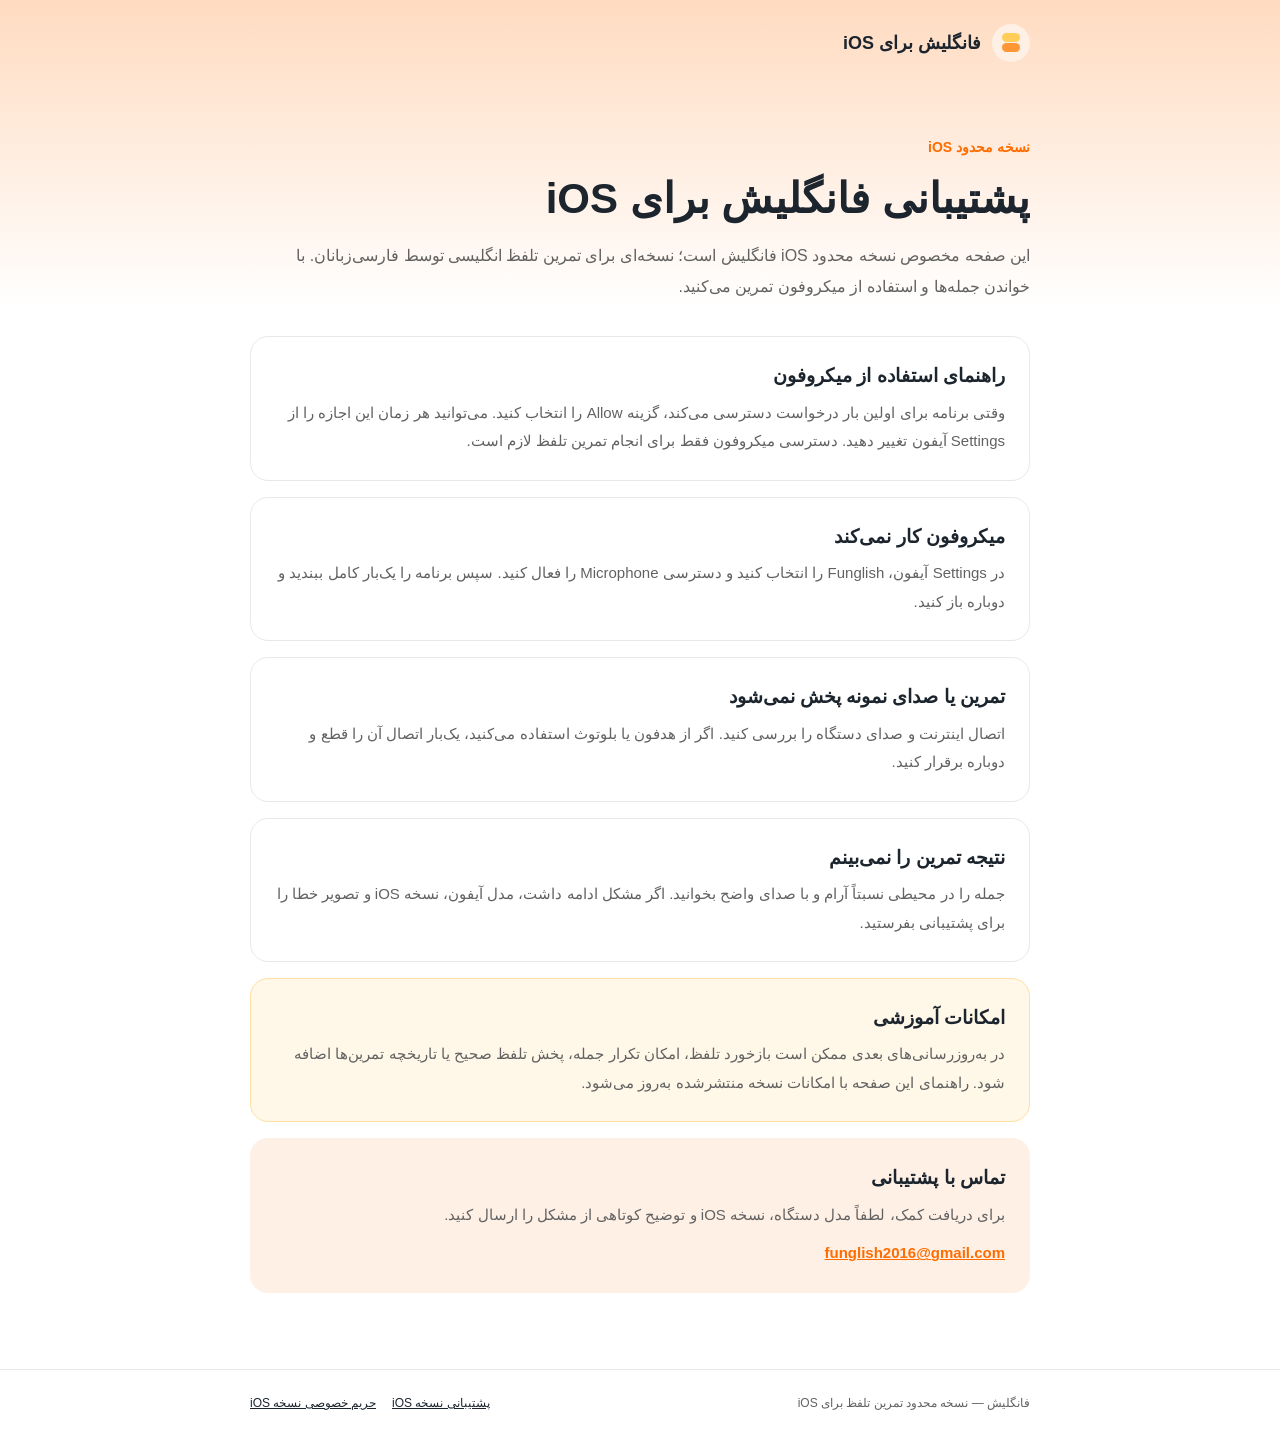
==== support/index.html @ df3c981d "Add iOS support and privacy pages" ====
<!doctype html>
<html lang="fa" dir="rtl">
  <head>
    <meta charset="UTF-8" />
    <meta name="viewport" content="width=device-width, initial-scale=1" />
    <meta name="description" content="راهنما و پشتیبانی نسخه محدود تمرین تلفظ انگلیسی فانگلیش برای iOS." />
    <title>پشتیبانی فانگلیش برای iOS</title>
    <link rel="stylesheet" href="../assets/styles.css" />
  </head>
  <body>
    <div class="page">
      <header class="header">
        <div class="container">
          <a class="brand" href="./" aria-label="پشتیبانی فانگلیش برای iOS">
            <span class="brand-mark" aria-hidden="true"></span>
            <span>فانگلیش برای iOS</span>
          </a>
        </div>
      </header>

      <main>
        <div class="container">
          <span class="eyebrow">نسخه محدود iOS</span>
          <h1>پشتیبانی فانگلیش برای iOS</h1>
          <p class="lead">این صفحه مخصوص نسخه محدود iOS فانگلیش است؛ نسخه‌ای برای تمرین تلفظ انگلیسی توسط فارسی‌زبانان. با خواندن جمله‌ها و استفاده از میکروفون تمرین می‌کنید.</p>

          <section class="stack" aria-label="راهنما و پشتیبانی">
            <article class="card">
              <h2>راهنمای استفاده از میکروفون</h2>
              <p>وقتی برنامه برای اولین بار درخواست دسترسی می‌کند، گزینه Allow را انتخاب کنید. می‌توانید هر زمان این اجازه را از Settings آیفون تغییر دهید. دسترسی میکروفون فقط برای انجام تمرین تلفظ لازم است.</p>
            </article>

            <article class="card">
              <h2>میکروفون کار نمی‌کند</h2>
              <p>در Settings آیفون، Funglish را انتخاب کنید و دسترسی Microphone را فعال کنید. سپس برنامه را یک‌بار کامل ببندید و دوباره باز کنید.</p>
            </article>

            <article class="card">
              <h2>تمرین یا صدای نمونه پخش نمی‌شود</h2>
              <p>اتصال اینترنت و صدای دستگاه را بررسی کنید. اگر از هدفون یا بلوتوث استفاده می‌کنید، یک‌بار اتصال آن را قطع و دوباره برقرار کنید.</p>
            </article>

            <article class="card">
              <h2>نتیجه تمرین را نمی‌بینم</h2>
              <p>جمله را در محیطی نسبتاً آرام و با صدای واضح بخوانید. اگر مشکل ادامه داشت، مدل آیفون، نسخه iOS و تصویر خطا را برای پشتیبانی بفرستید.</p>
            </article>

            <article class="card notice">
              <h2>امکانات آموزشی</h2>
              <p>در به‌روزرسانی‌های بعدی ممکن است بازخورد تلفظ، امکان تکرار جمله، پخش تلفظ صحیح یا تاریخچه تمرین‌ها اضافه شود. راهنمای این صفحه با امکانات نسخه منتشرشده به‌روز می‌شود.</p>
            </article>

            <article class="card contact">
              <h2>تماس با پشتیبانی</h2>
              <p>برای دریافت کمک، لطفاً مدل دستگاه، نسخه iOS و توضیح کوتاهی از مشکل را ارسال کنید.</p>
              <p style="margin-top: 10px"><a class="email" href="mailto:funglish2016@gmail.com">funglish2016@gmail.com</a></p>
            </article>
          </section>
        </div>
      </main>

      <footer>
        <div class="container footer-content">
          <span>فانگلیش — نسخه محدود تمرین تلفظ برای iOS</span>
          <nav class="footer-links" aria-label="پیوندهای حقوقی">
            <a href="./">پشتیبانی نسخه iOS</a>
            <a href="../privacy/">حریم خصوصی نسخه iOS</a>
          </nav>
        </div>
      </footer>
    </div>
  </body>
</html>
---- assets/styles.css ----
:root {
  --ink: #1c252e;
  --muted: #626262;
  --line: #e8e8e8;
  --orange: #ff6c00;
  --orange-soft: #fff0e6;
  --yellow: #ffcd58;
  font-family: Estedad, Tahoma, Arial, sans-serif;
  color: var(--ink);
  background: #fff;
}

* { box-sizing: border-box; }

body { margin: 0; line-height: 1.9; }

a { color: inherit; }

.page {
  min-height: 100vh;
  display: flex;
  flex-direction: column;
  background: linear-gradient(180deg, #ffdbc0 0, #ffeee200 310px);
}

.container { width: min(100% - 40px, 780px); margin: 0 auto; }

.header { padding: 24px 0; }

.brand { display: inline-flex; align-items: center; gap: 11px; font-size: 18px; font-weight: 800; text-decoration: none; }

.brand-mark {
  position: relative;
  display: inline-block;
  width: 38px;
  height: 38px;
  border-radius: 50%;
  background: var(--orange-soft);
}

.brand-mark::before,
.brand-mark::after {
  position: absolute;
  display: block;
  content: '';
  border-radius: 8px;
}

.brand-mark::before { width: 18px; height: 9px; top: 9px; right: 10px; background: var(--yellow); }
.brand-mark::after { width: 18px; height: 9px; top: 19px; right: 10px; background: #ff9636; }

main { flex: 1; padding: 36px 0 76px; }

.eyebrow { color: var(--orange); font-size: 14px; font-weight: 700; }

h1 { margin: 8px 0 14px; font-size: clamp(30px, 7vw, 42px); line-height: 1.35; }
h2 { margin: 0 0 8px; font-size: 19px; line-height: 1.55; }

.lead { margin: 0; color: var(--muted); font-size: 16px; }

.stack { display: grid; gap: 16px; margin-top: 34px; }

.card {
  padding: 24px;
  border: 1px solid var(--line);
  border-radius: 18px;
  background: #fff;
}

.card p { margin: 0; color: var(--muted); font-size: 15px; }

.notice { background: #fff8e8; border-color: #ffe0a1; }
.contact { background: var(--orange-soft); border-color: transparent; }

.email { color: var(--orange); font-weight: 800; direction: ltr; unicode-bidi: plaintext; }

footer { border-top: 1px solid var(--line); background: #fff; padding: 22px 0; }

.footer-content { display: flex; align-items: center; justify-content: space-between; gap: 18px; color: var(--muted); font-size: 12px; }
.footer-links { display: flex; flex-wrap: wrap; gap: 16px; }
.footer-links a { color: var(--ink); }

@media (max-width: 560px) {
  .container { width: min(100% - 32px, 780px); }
  .header { padding: 18px 0; }
  main { padding-top: 26px; }
  .card { padding: 20px; }
  .footer-content { align-items: flex-start; flex-direction: column; }
}
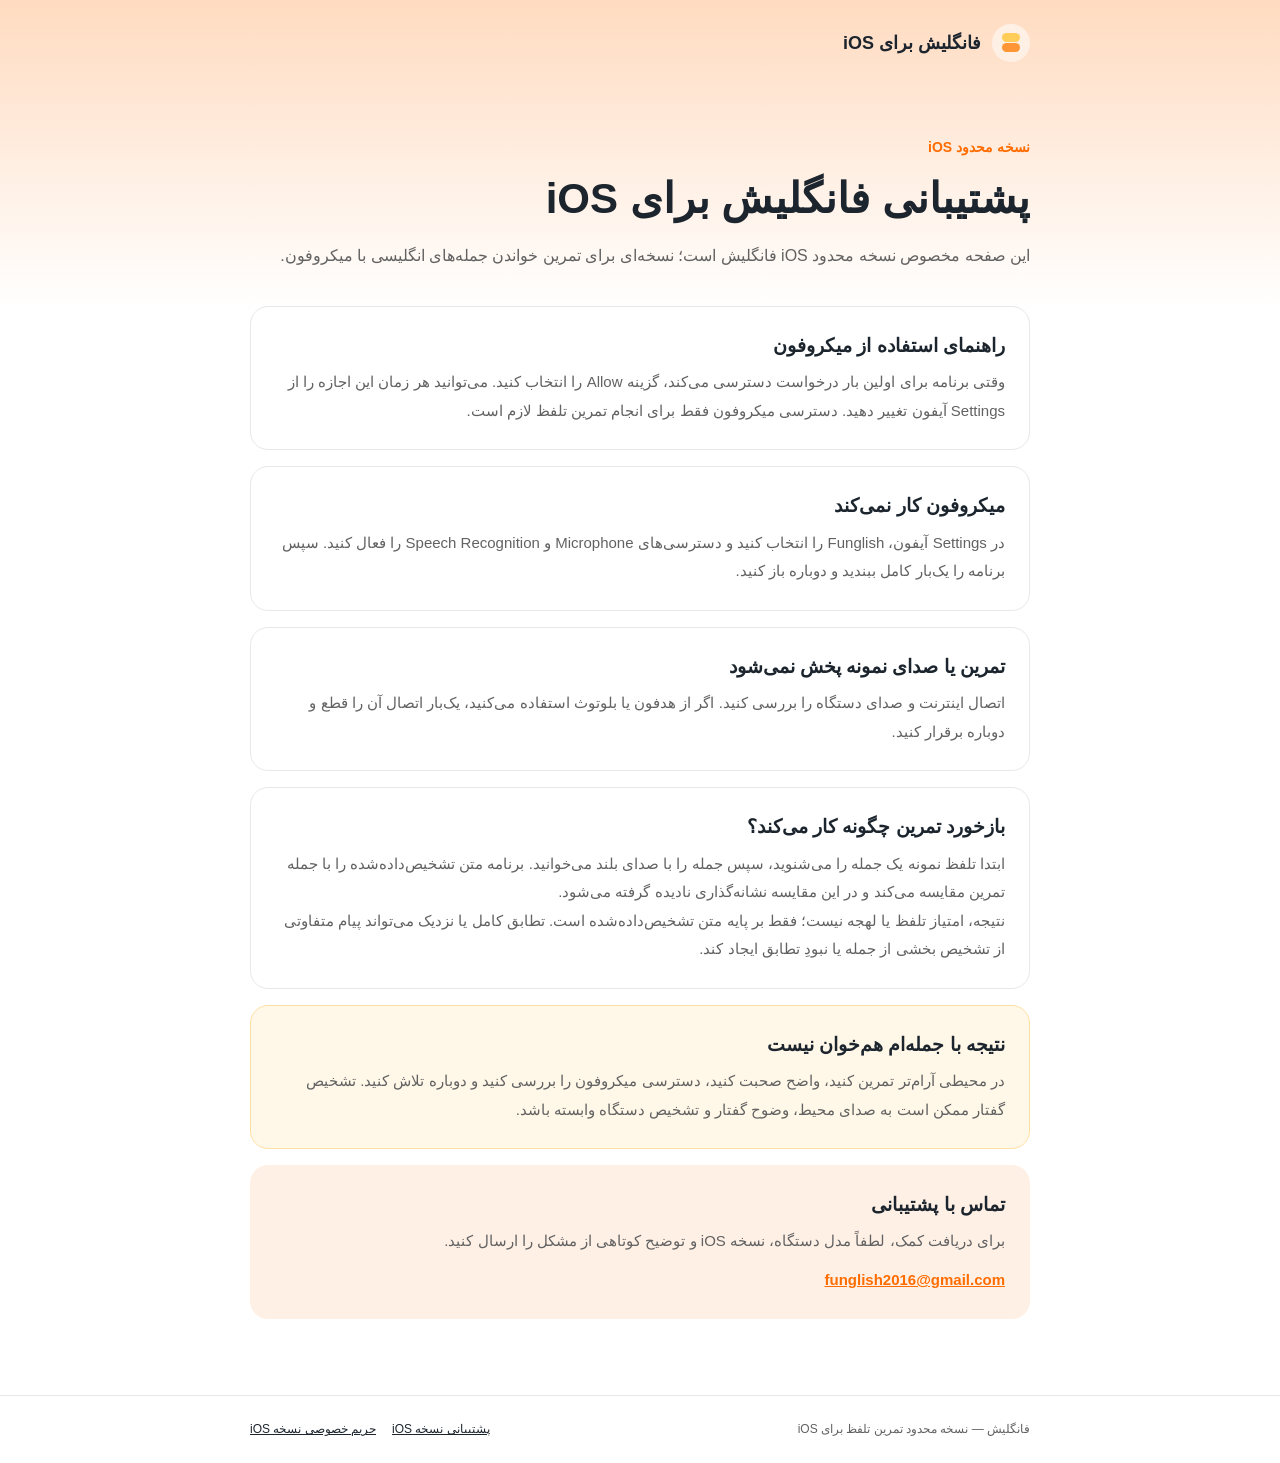
==== commit 4fb0d41c: "Update privacy and support pages for iOS: clarify access requirements, enhance feedback descriptions" ====
--- a/support/index.html
+++ b/support/index.html
@@ -22,7 +22,7 @@
         <div class="container">
           <span class="eyebrow">نسخه محدود iOS</span>
           <h1>پشتیبانی فانگلیش برای iOS</h1>
-          <p class="lead">این صفحه مخصوص نسخه محدود iOS فانگلیش است؛ نسخه‌ای برای تمرین تلفظ انگلیسی توسط فارسی‌زبانان. با خواندن جمله‌ها و استفاده از میکروفون تمرین می‌کنید.</p>
+          <p class="lead">این صفحه مخصوص نسخه محدود iOS فانگلیش است؛ نسخه‌ای برای تمرین خواندن جمله‌های انگلیسی با میکروفون.</p>
 
           <section class="stack" aria-label="راهنما و پشتیبانی">
             <article class="card">
@@ -32,7 +32,7 @@
 
             <article class="card">
               <h2>میکروفون کار نمی‌کند</h2>
-              <p>در Settings آیفون، Funglish را انتخاب کنید و دسترسی Microphone را فعال کنید. سپس برنامه را یک‌بار کامل ببندید و دوباره باز کنید.</p>
+              <p>در Settings آیفون، Funglish را انتخاب کنید و دسترسی‌های Microphone و Speech Recognition را فعال کنید. سپس برنامه را یک‌بار کامل ببندید و دوباره باز کنید.</p>
             </article>
 
             <article class="card">
@@ -41,13 +41,14 @@
             </article>
 
             <article class="card">
-              <h2>نتیجه تمرین را نمی‌بینم</h2>
-              <p>جمله را در محیطی نسبتاً آرام و با صدای واضح بخوانید. اگر مشکل ادامه داشت، مدل آیفون، نسخه iOS و تصویر خطا را برای پشتیبانی بفرستید.</p>
+              <h2>بازخورد تمرین چگونه کار می‌کند؟</h2>
+              <p>ابتدا تلفظ نمونه یک جمله را می‌شنوید، سپس جمله را با صدای بلند می‌خوانید. برنامه متن تشخیص‌داده‌شده را با جمله تمرین مقایسه می‌کند و در این مقایسه نشانه‌گذاری نادیده گرفته می‌شود.</p>
+              <p>نتیجه، امتیاز تلفظ یا لهجه نیست؛ فقط بر پایه متن تشخیص‌داده‌شده است. تطابق کامل یا نزدیک می‌تواند پیام متفاوتی از تشخیص بخشی از جمله یا نبودِ تطابق ایجاد کند.</p>
             </article>
 
             <article class="card notice">
-              <h2>امکانات آموزشی</h2>
-              <p>در به‌روزرسانی‌های بعدی ممکن است بازخورد تلفظ، امکان تکرار جمله، پخش تلفظ صحیح یا تاریخچه تمرین‌ها اضافه شود. راهنمای این صفحه با امکانات نسخه منتشرشده به‌روز می‌شود.</p>
+              <h2>نتیجه با جمله‌ام هم‌خوان نیست</h2>
+              <p>در محیطی آرام‌تر تمرین کنید، واضح صحبت کنید، دسترسی میکروفون را بررسی کنید و دوباره تلاش کنید. تشخیص گفتار ممکن است به صدای محیط، وضوح گفتار و تشخیص دستگاه وابسته باشد.</p>
             </article>
 
             <article class="card contact">
